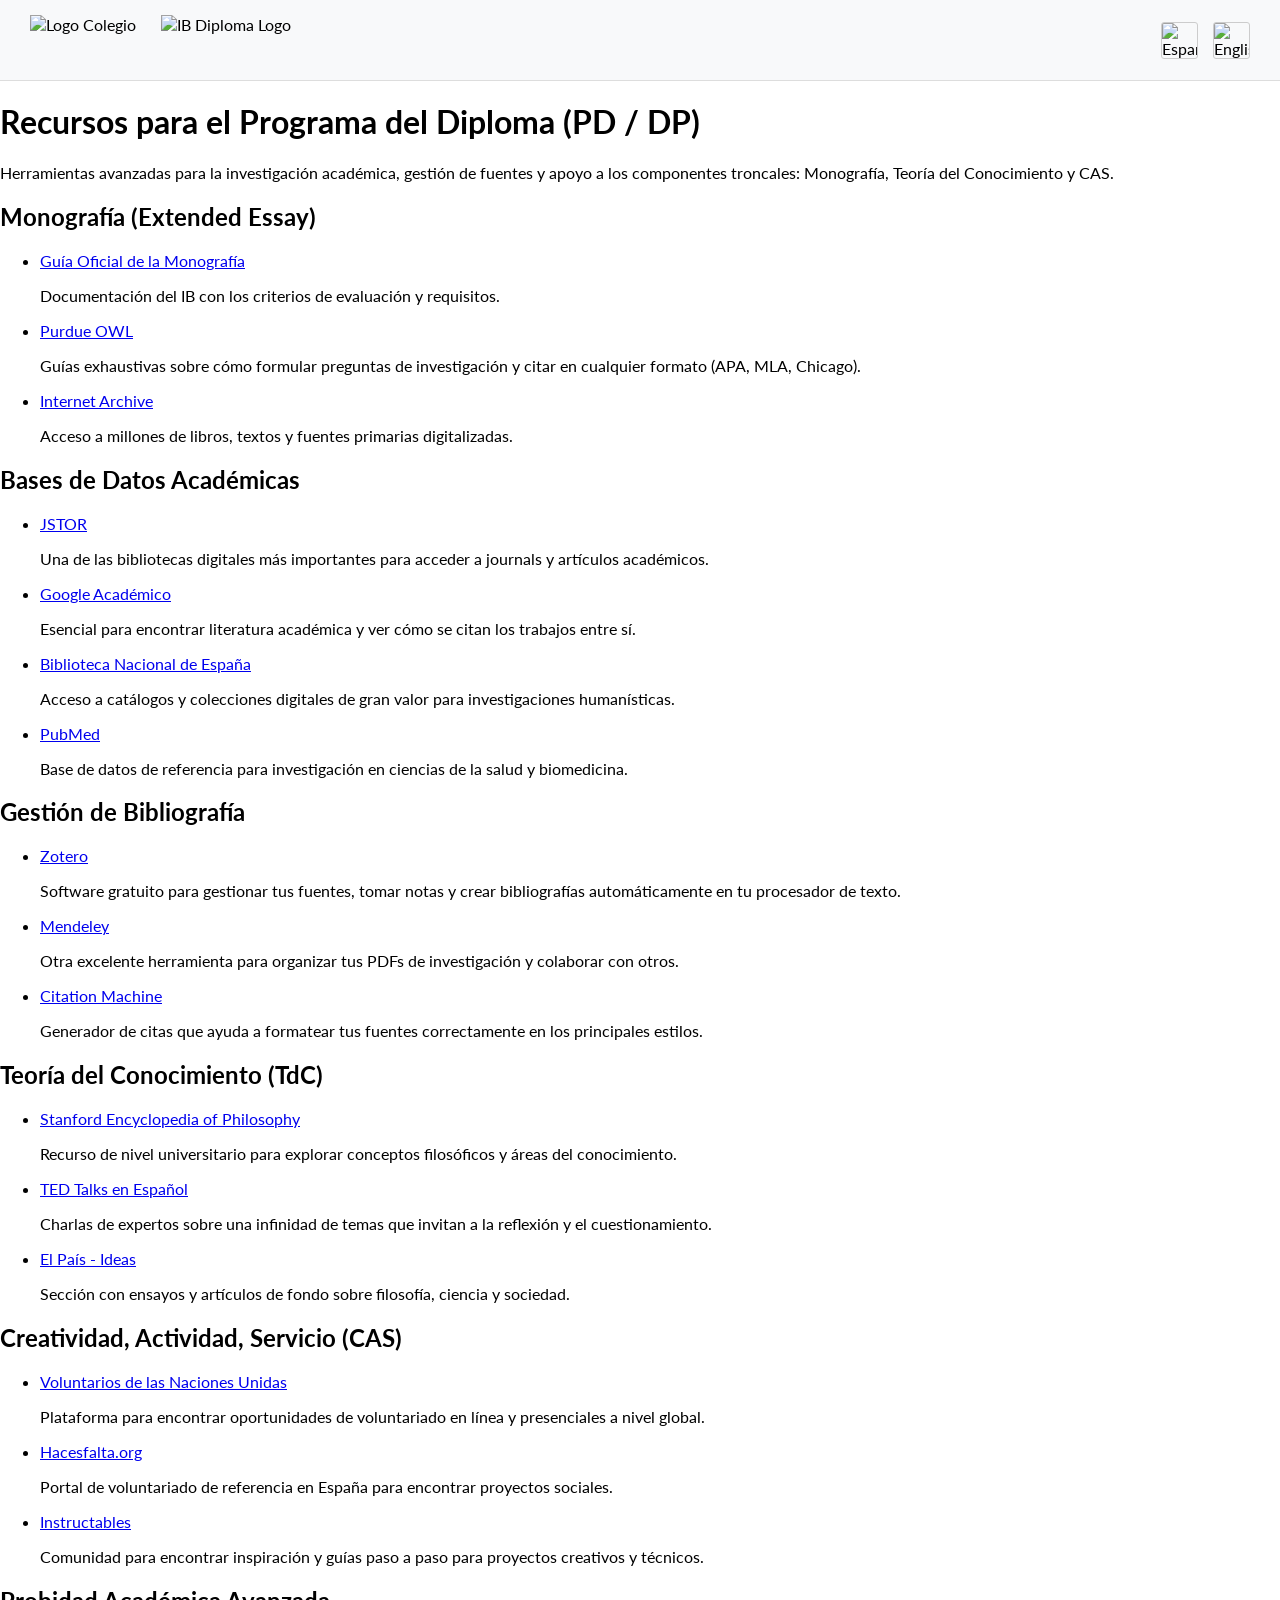
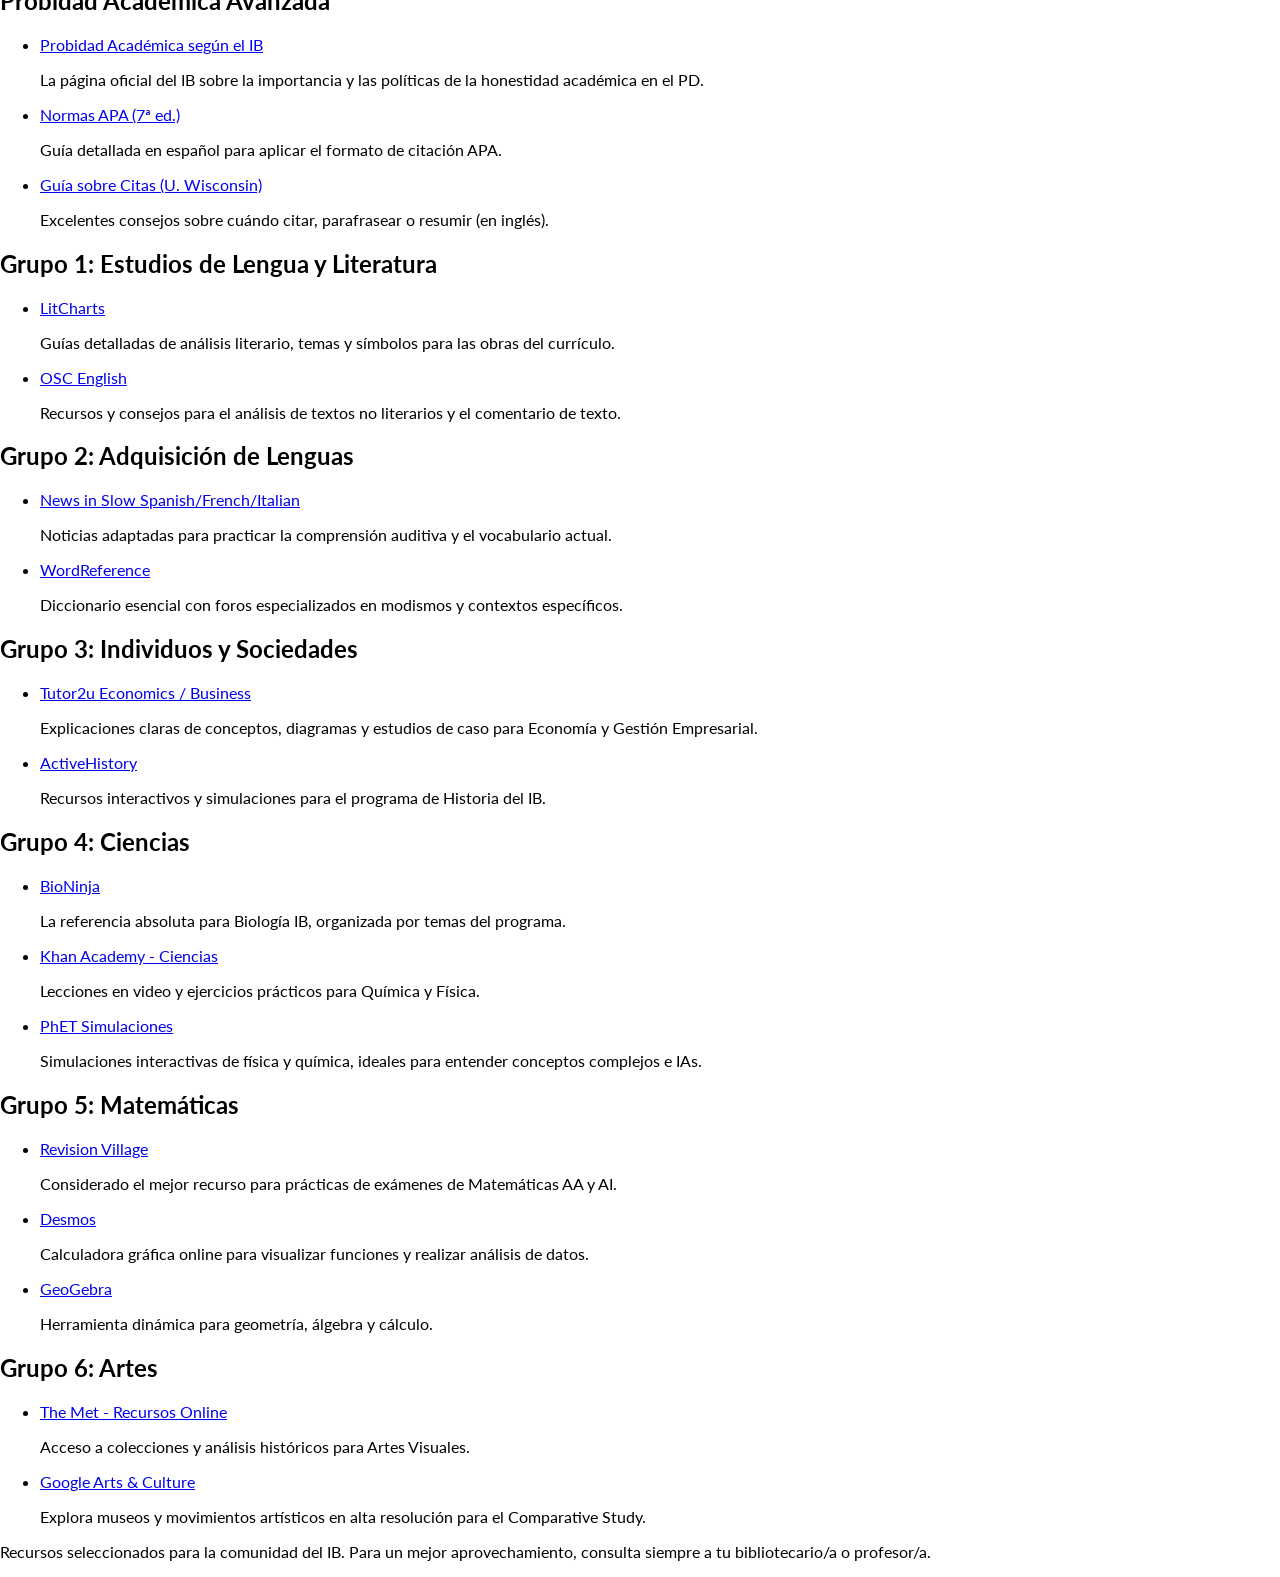
==== Baccalaureate/index.html @ f80e8457 "Add initial HTML structure for Baccalaureate resources" ====
<!DOCTYPE html>
<html lang="es">
<head>
    <meta charset="UTF-8">
    <meta name="viewport" content="width=device-width, initial-scale=1.0">
    <title>Recursos PD (Diploma) - IB</title>
    <link rel="icon" type="image/x-icon" href="agora_favicon.ico">
    <link href="https://fonts.googleapis.com/css2?family=Lato:wght@400;700&display=swap" rel="stylesheet">
    <link rel="stylesheet" href="style.css">
    <style>
        /* Estilos básicos integrados */
        body { margin: 0; font-family: 'Lato', sans-serif; }
        .top-bar {
            display: flex;
            justify-content: space-between;
            align-items: center;
            padding: 15px 30px;
            background: #f8f9fa;
            border-bottom: 1px solid #ddd;
        }
        .logos {
            display: flex;
            gap: 25px;
            align-items: center;
        }
        .logos img {
            height: 50px;
            width: auto;
        }
        .lang-switcher {
            display: flex;
            gap: 15px;
        }
        .lang-switcher img {
            width: 35px;
            cursor: pointer;
            transition: transform 0.2s;
            border: 1px solid #ccc;
            border-radius: 3px;
        }
        .lang-switcher img:hover {
            transform: scale(1.1);
        }
        
        /* SOLUCIÓN AL BUG: Lógica estricta de idiomas en la raíz */
        html[lang="en"] .lang-es { display: none; }
        html[lang="es"] .lang-en { display: none; }
    </style>
</head>
<body>

    <div class="top-bar">
        <div class="logos">
            <img src="LogoColegio.jpg" alt="Logo Colegio" onerror="this.onerror=null; this.src='https://via.placeholder.com/150x50?text=Logo+Colegio'">
            <img src="Diploma-programme.png" alt="IB Diploma Logo" onerror="this.onerror=null; this.src='https://via.placeholder.com/150x50?text=Logo+Colegio'">
        </div>
        <div class="lang-switcher">
            <img src="https://flagcdn.com/w40/es.png" alt="Español" title="Ver en Español" onclick="setLanguage('es')">
            <img src="https://flagcdn.com/w40/gb.png" alt="English" title="View in English" onclick="setLanguage('en')">
        </div>
    </div>

    <div class="header">
        <h1 class="lang-es">Recursos para el Programa del Diploma (PD / DP)</h1>
        <h1 class="lang-en">Resources for the Diploma Programme (DP)</h1>
        
        <p class="lang-es">Herramientas avanzadas para la investigación académica, gestión de fuentes y apoyo a los componentes troncales: Monografía, Teoría del Conocimiento y CAS.</p>
        <p class="lang-en">Advanced tools for academic research, citation management, and support for the core components: Extended Essay, Theory of Knowledge, and CAS.</p>
    </div>

    <div class="container">
        
        <div class="card">
            <h2 class="lang-es">Monografía (Extended Essay)</h2>
            <h2 class="lang-en">Extended Essay (EE)</h2>
            <ul>
                <li><a href="https://www.ibo.org/programmes/diploma-programme/curriculum/extended-essay/" target="_blank">
                    <span class="lang-es">Guía Oficial de la Monografía</span><span class="lang-en">Official EE Guide</span>
                </a>
                <p class="lang-es">Documentación del IB con los criterios de evaluación y requisitos.</p>
                <p class="lang-en">IB documentation with assessment criteria and requirements.</p></li>
                
                <li><a href="https://owl.purdue.edu/owl/research_and_citation/resources.html" target="_blank">Purdue OWL</a>
                <p class="lang-es">Guías exhaustivas sobre cómo formular preguntas de investigación y citar en cualquier formato (APA, MLA, Chicago).</p>
                <p class="lang-en">Comprehensive guides on how to formulate research questions and cite in any format (APA, MLA, Chicago).</p></li>
                
                <li><a href="https://archive.org/" target="_blank">Internet Archive</a>
                <p class="lang-es">Acceso a millones de libros, textos y fuentes primarias digitalizadas.</p>
                <p class="lang-en">Access to millions of digitized books, texts, and primary sources.</p></li>
            </ul>
        </div>

        <div class="card">
            <h2 class="lang-es">Bases de Datos Académicas</h2>
            <h2 class="lang-en">Academic Databases</h2>
            <ul>
                <li><a href="https://www.jstor.org/" target="_blank">JSTOR</a>
                <p class="lang-es">Una de las bibliotecas digitales más importantes para acceder a journals y artículos académicos.</p>
                <p class="lang-en">One of the most important digital libraries to access academic journals and articles.</p></li>
                
                <li><a href="https://scholar.google.es/" target="_blank">
                    <span class="lang-es">Google Académico</span><span class="lang-en">Google Scholar</span>
                </a>
                <p class="lang-es">Esencial para encontrar literatura académica y ver cómo se citan los trabajos entre sí.</p>
                <p class="lang-en">Essential for finding academic literature and seeing how works cite each other.</p></li>
                
                <li><a href="https://www.bne.es/es/catalogos/todos-los-catalogos" target="_blank">
                    <span class="lang-es">Biblioteca Nacional de España</span><span class="lang-en">National Library of Spain</span>
                </a>
                <p class="lang-es">Acceso a catálogos y colecciones digitales de gran valor para investigaciones humanísticas.</p>
                <p class="lang-en">Access to catalogs and highly valuable digital collections for humanistic research.</p></li>
                
                <li><a href="https://pubmed.ncbi.nlm.nih.gov/" target="_blank">PubMed</a>
                <p class="lang-es">Base de datos de referencia para investigación en ciencias de la salud y biomedicina.</p>
                <p class="lang-en">Reference database for research in health sciences and biomedicine.</p></li>
            </ul>
        </div>

        <div class="card">
            <h2 class="lang-es">Gestión de Bibliografía</h2>
            <h2 class="lang-en">Bibliography Management</h2>
            <ul>
                <li><a href="https://www.zotero.org/" target="_blank">Zotero</a>
                <p class="lang-es">Software gratuito para gestionar tus fuentes, tomar notas y crear bibliografías automáticamente en tu procesador de texto.</p>
                <p class="lang-en">Free software to manage your sources, take notes, and automatically create bibliographies in your word processor.</p></li>
                
                <li><a href="https://www.mendeley.com/" target="_blank">Mendeley</a>
                <p class="lang-es">Otra excelente herramienta para organizar tus PDFs de investigación y colaborar con otros.</p>
                <p class="lang-en">Another excellent tool for organizing your research PDFs and collaborating with others.</p></li>
                
                <li><a href="https://www.citationmachine.net/" target="_blank">Citation Machine</a>
                <p class="lang-es">Generador de citas que ayuda a formatear tus fuentes correctamente en los principales estilos.</p>
                <p class="lang-en">Citation generator that helps format your sources correctly in major styles.</p></li>
            </ul>
        </div>

        <div class="card">
            <h2 class="lang-es">Teoría del Conocimiento (TdC)</h2>
            <h2 class="lang-en">Theory of Knowledge (TOK)</h2>
            <ul>
                <li><a href="https://plato.stanford.edu/" target="_blank">Stanford Encyclopedia of Philosophy</a>
                <p class="lang-es">Recurso de nivel universitario para explorar conceptos filosóficos y áreas del conocimiento.</p>
                <p class="lang-en">University-level resource to explore philosophical concepts and areas of knowledge.</p></li>
                
                <li><a href="https://www.ted.com/talks?language=es" target="_blank">
                    <span class="lang-es">TED Talks en Español</span><span class="lang-en">TED Talks</span>
                </a>
                <p class="lang-es">Charlas de expertos sobre una infinidad de temas que invitan a la reflexión y el cuestionamiento.</p>
                <p class="lang-en">Expert talks on an endless variety of topics that invite reflection and questioning.</p></li>
                
                <li><a href="https://elpais.com/ideas/" target="_blank">El País - Ideas</a>
                <p class="lang-es">Sección con ensayos y artículos de fondo sobre filosofía, ciencia y sociedad.</p>
                <p class="lang-en">Section featuring essays and in-depth articles on philosophy, science, and society.</p></li>
            </ul>
        </div>

        <div class="card">
            <h2 class="lang-es">Creatividad, Actividad, Servicio (CAS)</h2>
            <h2 class="lang-en">Creativity, Activity, Service (CAS)</h2>
            <ul>
                <li><a href="https://www.unv.org/es" target="_blank">
                    <span class="lang-es">Voluntarios de las Naciones Unidas</span><span class="lang-en">UN Volunteers</span>
                </a>
                <p class="lang-es">Plataforma para encontrar oportunidades de voluntariado en línea y presenciales a nivel global.</p>
                <p class="lang-en">Platform to find online and on-site volunteering opportunities globally.</p></li>
                
                <li><a href="https://www.hacesfalta.org/" target="_blank">Hacesfalta.org</a>
                <p class="lang-es">Portal de voluntariado de referencia en España para encontrar proyectos sociales.</p>
                <p class="lang-en">Leading volunteering portal in Spain for finding social projects.</p></li>
                
                <li><a href="https://www.instructables.com/" target="_blank">Instructables</a>
                <p class="lang-es">Comunidad para encontrar inspiración y guías paso a paso para proyectos creativos y técnicos.</p>
                <p class="lang-en">Community to find inspiration and step-by-step guides for creative and technical projects.</p></li>
            </ul>
        </div>

        <div class="card">
            <h2 class="lang-es">Probidad Académica Avanzada</h2>
            <h2 class="lang-en">Advanced Academic Integrity</h2>
            <ul>
                <li><a href="https://www.ibo.org/es/programmes/diploma-programme/assessment-and-exams/academic-integrity/" target="_blank">
                    <span class="lang-es">Probidad Académica según el IB</span><span class="lang-en">Academic Integrity by the IB</span>
                </a>
                <p class="lang-es">La página oficial del IB sobre la importancia y las políticas de la honestidad académica en el PD.</p>
                <p class="lang-en">The official IB page on the importance and policies of academic honesty in the DP.</p></li>
                
                <li><a href="https://normas-apa.org/" target="_blank">
                    <span class="lang-es">Normas APA (7ª ed.)</span><span class="lang-en">APA Style (7th ed.)</span>
                </a>
                <p class="lang-es">Guía detallada en español para aplicar el formato de citación APA.</p>
                <p class="lang-en">Detailed guide to applying the APA citation format.</p></li>
                
                <li><a href="https://writing.wisc.edu/handbook/assignments/quotingsources/" target="_blank">
                    <span class="lang-es">Guía sobre Citas (U. Wisconsin)</span><span class="lang-en">Quoting Sources Guide (U. Wisconsin)</span>
                </a>
                <p class="lang-es">Excelentes consejos sobre cuándo citar, parafrasear o resumir (en inglés).</p>
                <p class="lang-en">Excellent advice on when to quote, paraphrase, or summarize.</p></li>
            </ul>
        </div>

        <div class="card">
            <h2 class="lang-es">Grupo 1: Estudios de Lengua y Literatura</h2>
            <h2 class="lang-en">Group 1: Studies in Language and Literature</h2>
            <ul>
                <li><a href="https://www.litcharts.com/" target="_blank">LitCharts</a>
                <p class="lang-es">Guías detalladas de análisis literario, temas y símbolos para las obras del currículo.</p>
                <p class="lang-en">Detailed literary analysis guides, themes, and symbols for curriculum works.</p></li>
                
                <li><a href="https://www.oxfordstudycourses.com/ib-english-resources" target="_blank">OSC English</a>
                <p class="lang-es">Recursos y consejos para el análisis de textos no literarios y el comentario de texto.</p>
                <p class="lang-en">Resources and tips for non-literary text analysis and textual commentary.</p></li>
            </ul>
        </div>

        <div class="card">
            <h2 class="lang-es">Grupo 2: Adquisición de Lenguas</h2>
            <h2 class="lang-en">Group 2: Language Acquisition</h2>
            <ul>
                <li><a href="https://www.newsinslowspanish.com/" target="_blank">News in Slow Spanish/French/Italian</a>
                <p class="lang-es">Noticias adaptadas para practicar la comprensión auditiva y el vocabulario actual.</p>
                <p class="lang-en">Adapted news to practice listening comprehension and current vocabulary.</p></li>
                
                <li><a href="https://www.wordreference.com/" target="_blank">WordReference</a>
                <p class="lang-es">Diccionario esencial con foros especializados en modismos y contextos específicos.</p>
                <p class="lang-en">Essential dictionary with specialized forums on idioms and specific contexts.</p></li>
            </ul>
        </div>

        <div class="card">
            <h2 class="lang-es">Grupo 3: Individuos y Sociedades</h2>
            <h2 class="lang-en">Group 3: Individuals and Societies</h2>
            <ul>
                <li><a href="https://www.tutor2u.net/economics" target="_blank">Tutor2u Economics / Business</a>
                <p class="lang-es">Explicaciones claras de conceptos, diagramas y estudios de caso para Economía y Gestión Empresarial.</p>
                <p class="lang-en">Clear explanations of concepts, diagrams, and case studies for Economics and Business Management.</p></li>
                
                <li><a href="https://www.activehistory.co.uk/" target="_blank">ActiveHistory</a>
                <p class="lang-es">Recursos interactivos y simulaciones para el programa de Historia del IB.</p>
                <p class="lang-en">Interactive resources and simulations for the IB History syllabus.</p></li>
            </ul>
        </div>

        <div class="card">
            <h2 class="lang-es">Grupo 4: Ciencias</h2>
            <h2 class="lang-en">Group 4: Sciences</h2>
            <ul>
                <li><a href="https://old-biologos.ib.bioninja.com.au/" target="_blank">BioNinja</a>
                <p class="lang-es">La referencia absoluta para Biología IB, organizada por temas del programa.</p>
                <p class="lang-en">The absolute reference for IB Biology, organized by syllabus topics.</p></li>
                
                <li><a href="https://www.khanacademy.org/science/physics" target="_blank">Khan Academy - Ciencias</a>
                <p class="lang-es">Lecciones en video y ejercicios prácticos para Química y Física.</p>
                <p class="lang-en">Video lessons and practical exercises for Chemistry and Physics.</p></li>
                
                <li><a href="https://www.phet.colorado.edu/es/" target="_blank">PhET Simulaciones</a>
                <p class="lang-es">Simulaciones interactivas de física y química, ideales para entender conceptos complejos e IAs.</p>
                <p class="lang-en">Interactive physics and chemistry simulations, ideal for understanding complex concepts and IAs.</p></li>
            </ul>
        </div>

        <div class="card">
            <h2 class="lang-es">Grupo 5: Matemáticas</h2>
            <h2 class="lang-en">Group 5: Mathematics</h2>
            <ul>
                <li><a href="https://www.revisionvillage.com/" target="_blank">Revision Village</a>
                <p class="lang-es">Considerado el mejor recurso para prácticas de exámenes de Matemáticas AA y AI.</p>
                <p class="lang-en">Considered the best resource for Mathematics AA and AI exam practice.</p></li>
                
                <li><a href="https://www.desmos.com/calculator?lang=es" target="_blank">Desmos</a>
                <p class="lang-es">Calculadora gráfica online para visualizar funciones y realizar análisis de datos.</p>
                <p class="lang-en">Online graphing calculator to visualize functions and perform data analysis.</p></li>
                
                <li><a href="https://www.geogebra.org/?lang=es" target="_blank">GeoGebra</a>
                <p class="lang-es">Herramienta dinámica para geometría, álgebra y cálculo.</p>
                <p class="lang-en">Dynamic mathematics tool for geometry, algebra, and calculus.</p></li>
            </ul>
        </div>

        <div class="card">
            <h2 class="lang-es">Grupo 6: Artes</h2>
            <h2 class="lang-en">Group 6: The Arts</h2>
            <ul>
                <li><a href="https://www.metmuseum.org/art/online-features" target="_blank">
                    <span class="lang-es">The Met - Recursos Online</span><span class="lang-en">The Met - Online Resources</span>
                </a>
                <p class="lang-es">Acceso a colecciones y análisis históricos para Artes Visuales.</p>
                <p class="lang-en">Access to collections and historical analysis for Visual Arts.</p></li>
                
                <li><a href="https://www.google.com/culturalinstitute/beta/" target="_blank">Google Arts & Culture</a>
                <p class="lang-es">Explora museos y movimientos artísticos en alta resolución para el Comparative Study.</p>
                <p class="lang-en">Explore museums and art movements in high resolution for the Comparative Study.</p></li>
            </ul>
        </div>

    </div>

    <footer>
        <p class="lang-es">Recursos seleccionados para la comunidad del IB. Para un mejor aprovechamiento, consulta siempre a tu bibliotecario/a o profesor/a.</p>
        <p class="lang-en">Selected resources for the IB community. For best results, always consult your librarian or teacher.</p>
    </footer>

    <script>
        // SOLUCIÓN AL BUG: Ahora cambiamos el idioma de la etiqueta <html> directamente, no del <body>
        function setLanguage(lang) {
            document.documentElement.setAttribute('lang', lang);
        }
    </script>
</body>
</html>
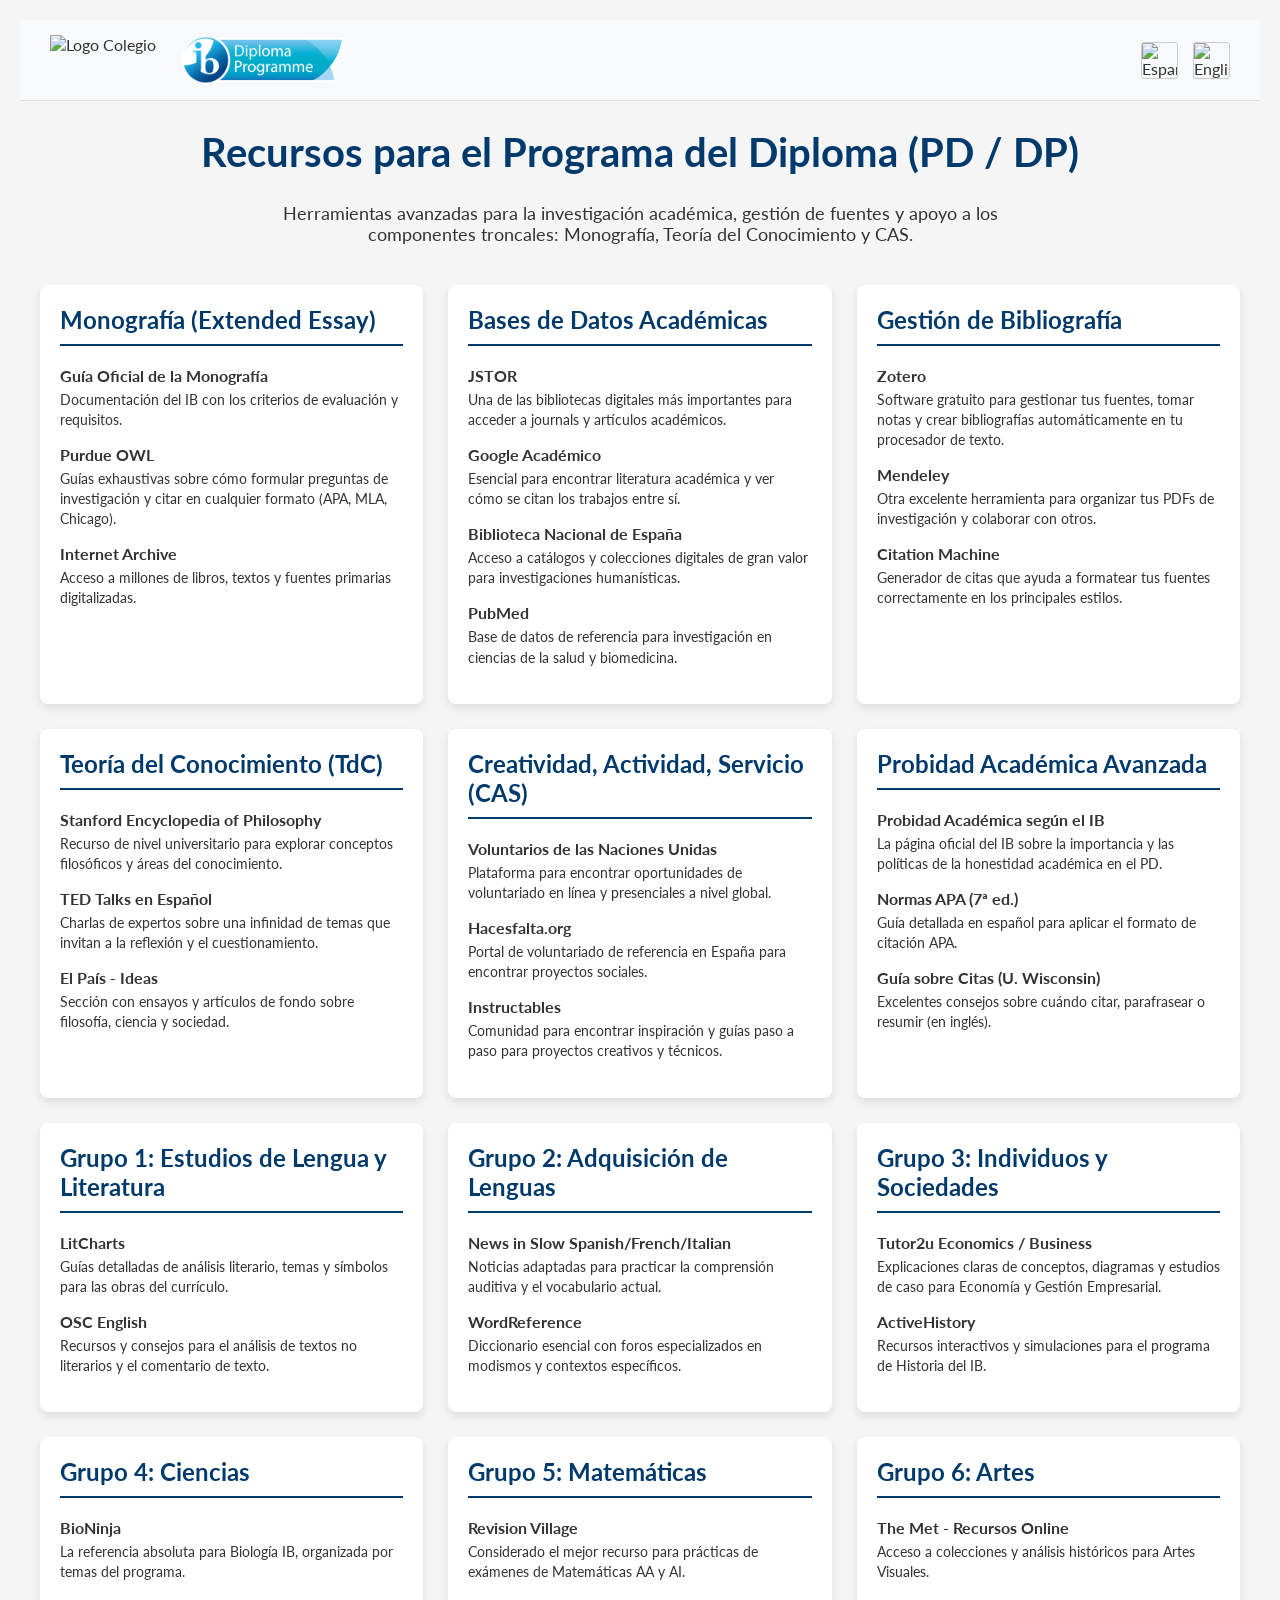
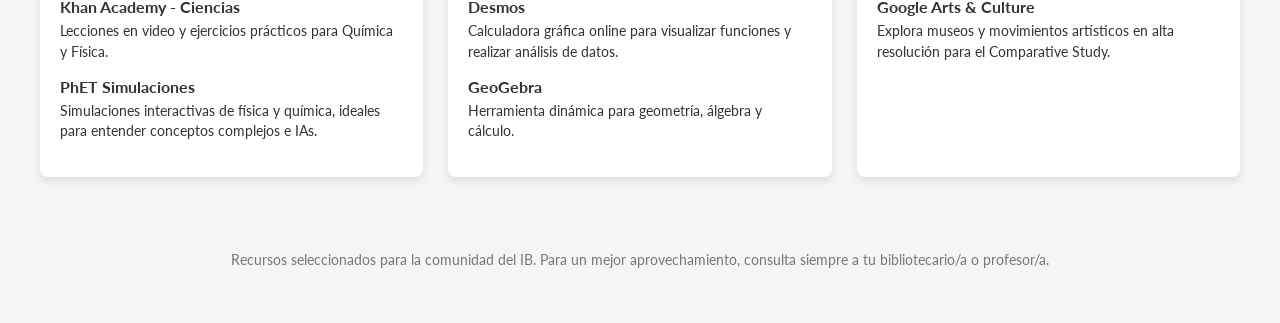
==== commit 66188bf1: "Update image paths in index.html" ====
--- a/Baccalaureate/index.html
+++ b/Baccalaureate/index.html
@@ -4,7 +4,7 @@
     <meta charset="UTF-8">
     <meta name="viewport" content="width=device-width, initial-scale=1.0">
     <title>Recursos PD (Diploma) - IB</title>
-    <link rel="icon" type="image/x-icon" href="agora_favicon.ico">
+    <link rel="icon" type="image/x-icon" href="../agora_favicon.ico">
     <link href="https://fonts.googleapis.com/css2?family=Lato:wght@400;700&display=swap" rel="stylesheet">
     <link rel="stylesheet" href="style.css">
     <style>
@@ -51,8 +51,8 @@
 
     <div class="top-bar">
         <div class="logos">
-            <img src="LogoColegio.jpg" alt="Logo Colegio" onerror="this.onerror=null; this.src='https://via.placeholder.com/150x50?text=Logo+Colegio'">
-            <img src="Diploma-programme.png" alt="IB Diploma Logo" onerror="this.onerror=null; this.src='https://via.placeholder.com/150x50?text=Logo+Colegio'">
+            <img src="../LogoColegio.jpg" alt="Logo Colegio" onerror="this.onerror=null; this.src='https://via.placeholder.com/150x50?text=Logo+Colegio'">
+            <img src="../Diploma-programme.png" alt="IB Diploma Logo" onerror="this.onerror=null; this.src='https://via.placeholder.com/150x50?text=Logo+Colegio'">
         </div>
         <div class="lang-switcher">
             <img src="https://flagcdn.com/w40/es.png" alt="Español" title="Ver en Español" onclick="setLanguage('es')">
--- a/Baccalaureate/style.css
+++ b/Baccalaureate/style.css
@@ -0,0 +1,76 @@
+:root {
+    --primary-color: #003a6c; /* Color corporativo del PD */
+    --secondary-color: #f5f5f5;
+    --font-color: #333;
+    --card-shadow: 0 4px 8px rgba(0,0,0,0.1);
+}
+body {
+    font-family: 'Lato', sans-serif;
+    margin: 0;
+    padding: 20px;
+    background-color: var(--secondary-color);
+    color: var(--font-color);
+}
+.header {
+    text-align: center;
+    margin-bottom: 40px;
+}
+.header h1 {
+    color: var(--primary-color);
+    font-size: 2.5em;
+}
+.header p {
+    font-size: 1.1em;
+    max-width: 800px;
+    margin: 0 auto;
+}
+.container {
+    display: grid;
+    grid-template-columns: repeat(auto-fit, minmax(320px, 1fr));
+    gap: 25px;
+    max-width: 1200px;
+    margin: 0 auto;
+}
+.card {
+    background-color: white;
+    border-radius: 8px;
+    box-shadow: var(--card-shadow);
+    padding: 20px;
+    transition: transform 0.2s;
+}
+.card:hover {
+    transform: translateY(-5px);
+}
+.card h2 {
+    color: var(--primary-color);
+    border-bottom: 2px solid var(--primary-color);
+    padding-bottom: 10px;
+    margin-top: 0;
+}
+.card ul {
+    list-style: none;
+    padding: 0;
+}
+.card li {
+    margin-bottom: 15px;
+}
+.card a {
+    color: var(--font-color);
+    text-decoration: none;
+    font-weight: bold;
+}
+.card a:hover {
+    text-decoration: underline;
+}
+.card p {
+    margin: 5px 0 0 0;
+    font-size: 0.9em;
+    line-height: 1.4;
+}
+footer {
+    text-align: center;
+    margin-top: 40px;
+    padding: 20px;
+    font-size: 0.9em;
+    color: #777;
+}
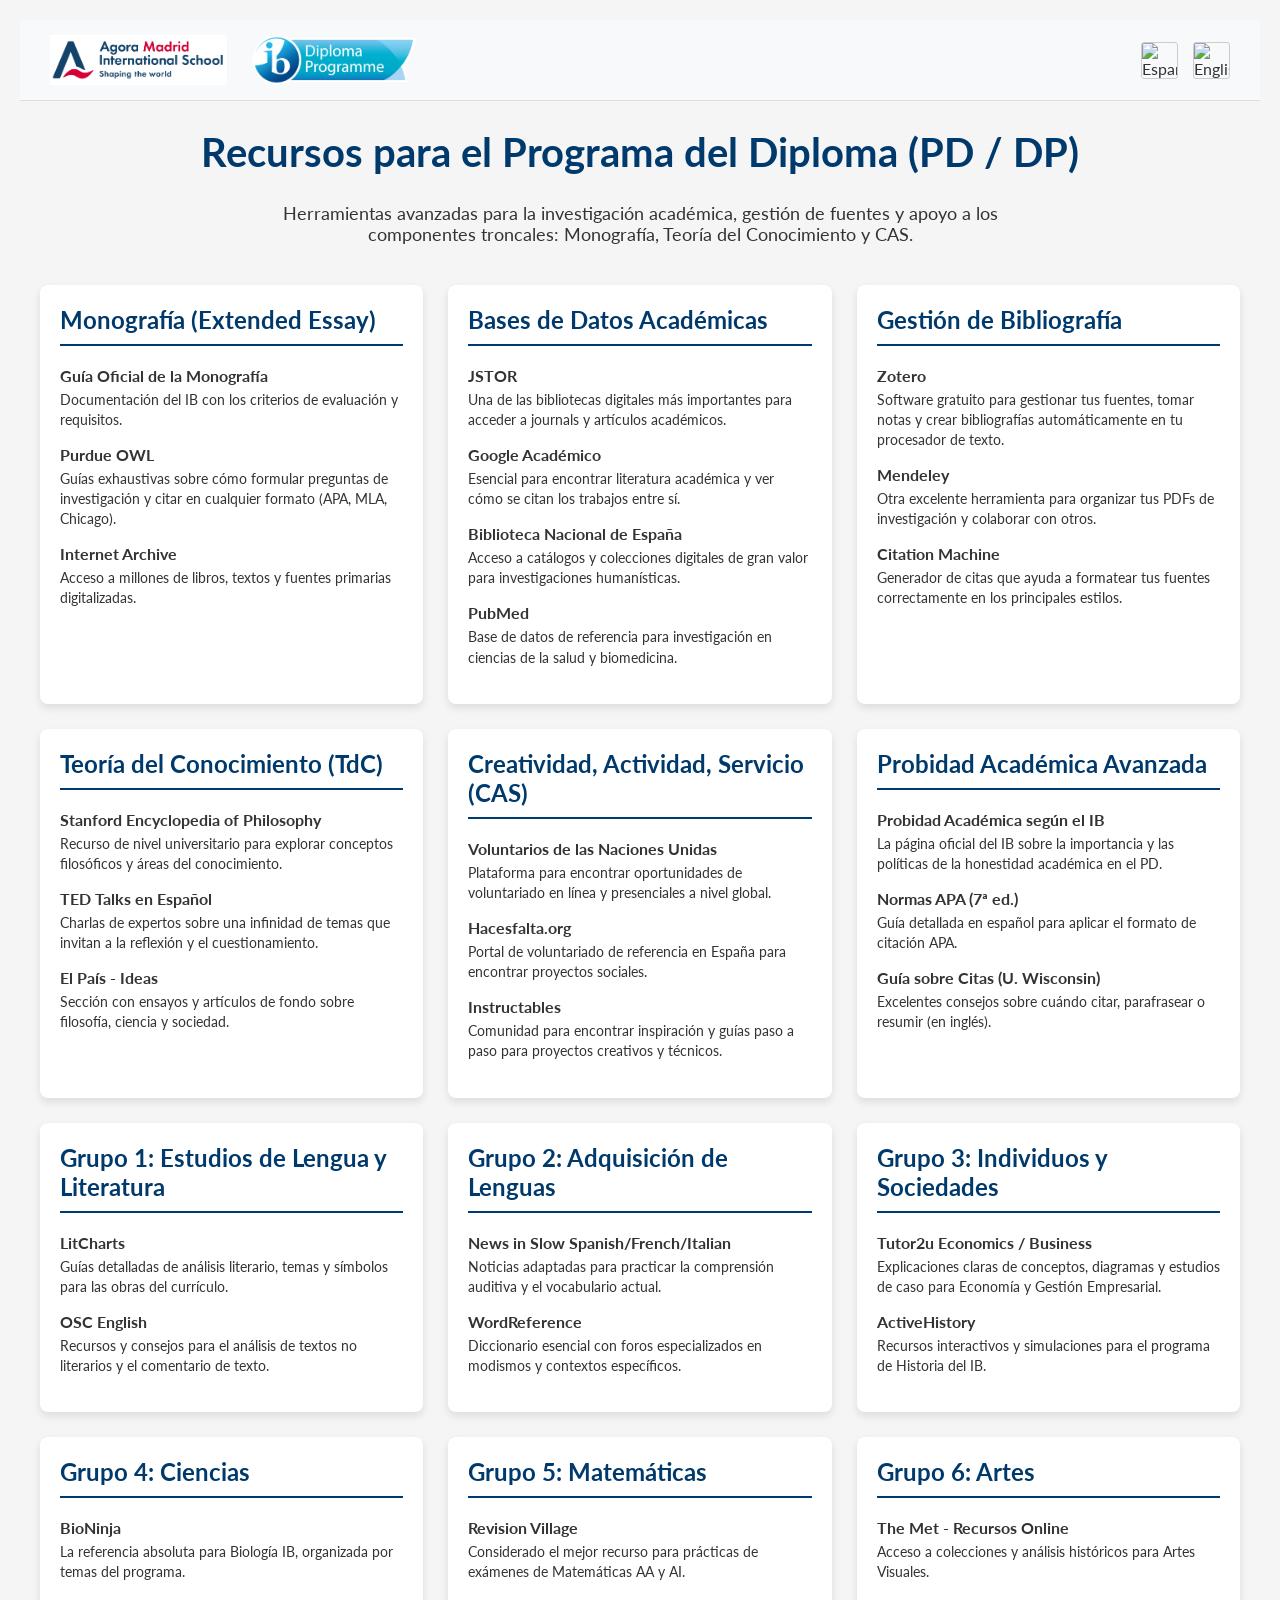
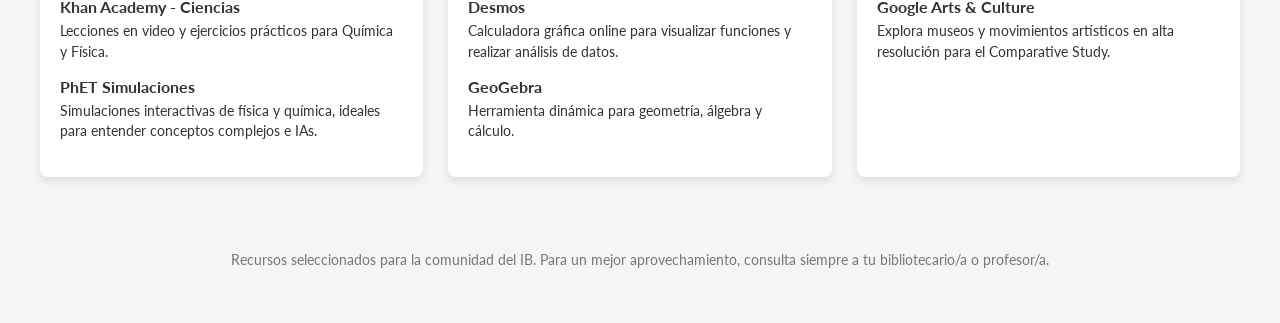
==== commit 6815898d: "Update logo image sources in index.html" ====
--- a/Baccalaureate/index.html
+++ b/Baccalaureate/index.html
@@ -51,8 +51,8 @@
 
     <div class="top-bar">
         <div class="logos">
-            <img src="../LogoColegio.jpg" alt="Logo Colegio" onerror="this.onerror=null; this.src='https://via.placeholder.com/150x50?text=Logo+Colegio'">
-            <img src="../Diploma-programme.png" alt="IB Diploma Logo" onerror="this.onerror=null; this.src='https://via.placeholder.com/150x50?text=Logo+Colegio'">
+            <img src="../logocolegio.jpg" alt="Logo Colegio" onerror="this.onerror=null; this.src='https://via.placeholder.com/150x50?text=Logo+Colegio'">
+            <img src="../logodiploma.png" alt="IB Diploma Logo" onerror="this.onerror=null; this.src='https://via.placeholder.com/150x50?text=Logo+Colegio'">
         </div>
         <div class="lang-switcher">
             <img src="https://flagcdn.com/w40/es.png" alt="Español" title="Ver en Español" onclick="setLanguage('es')">
